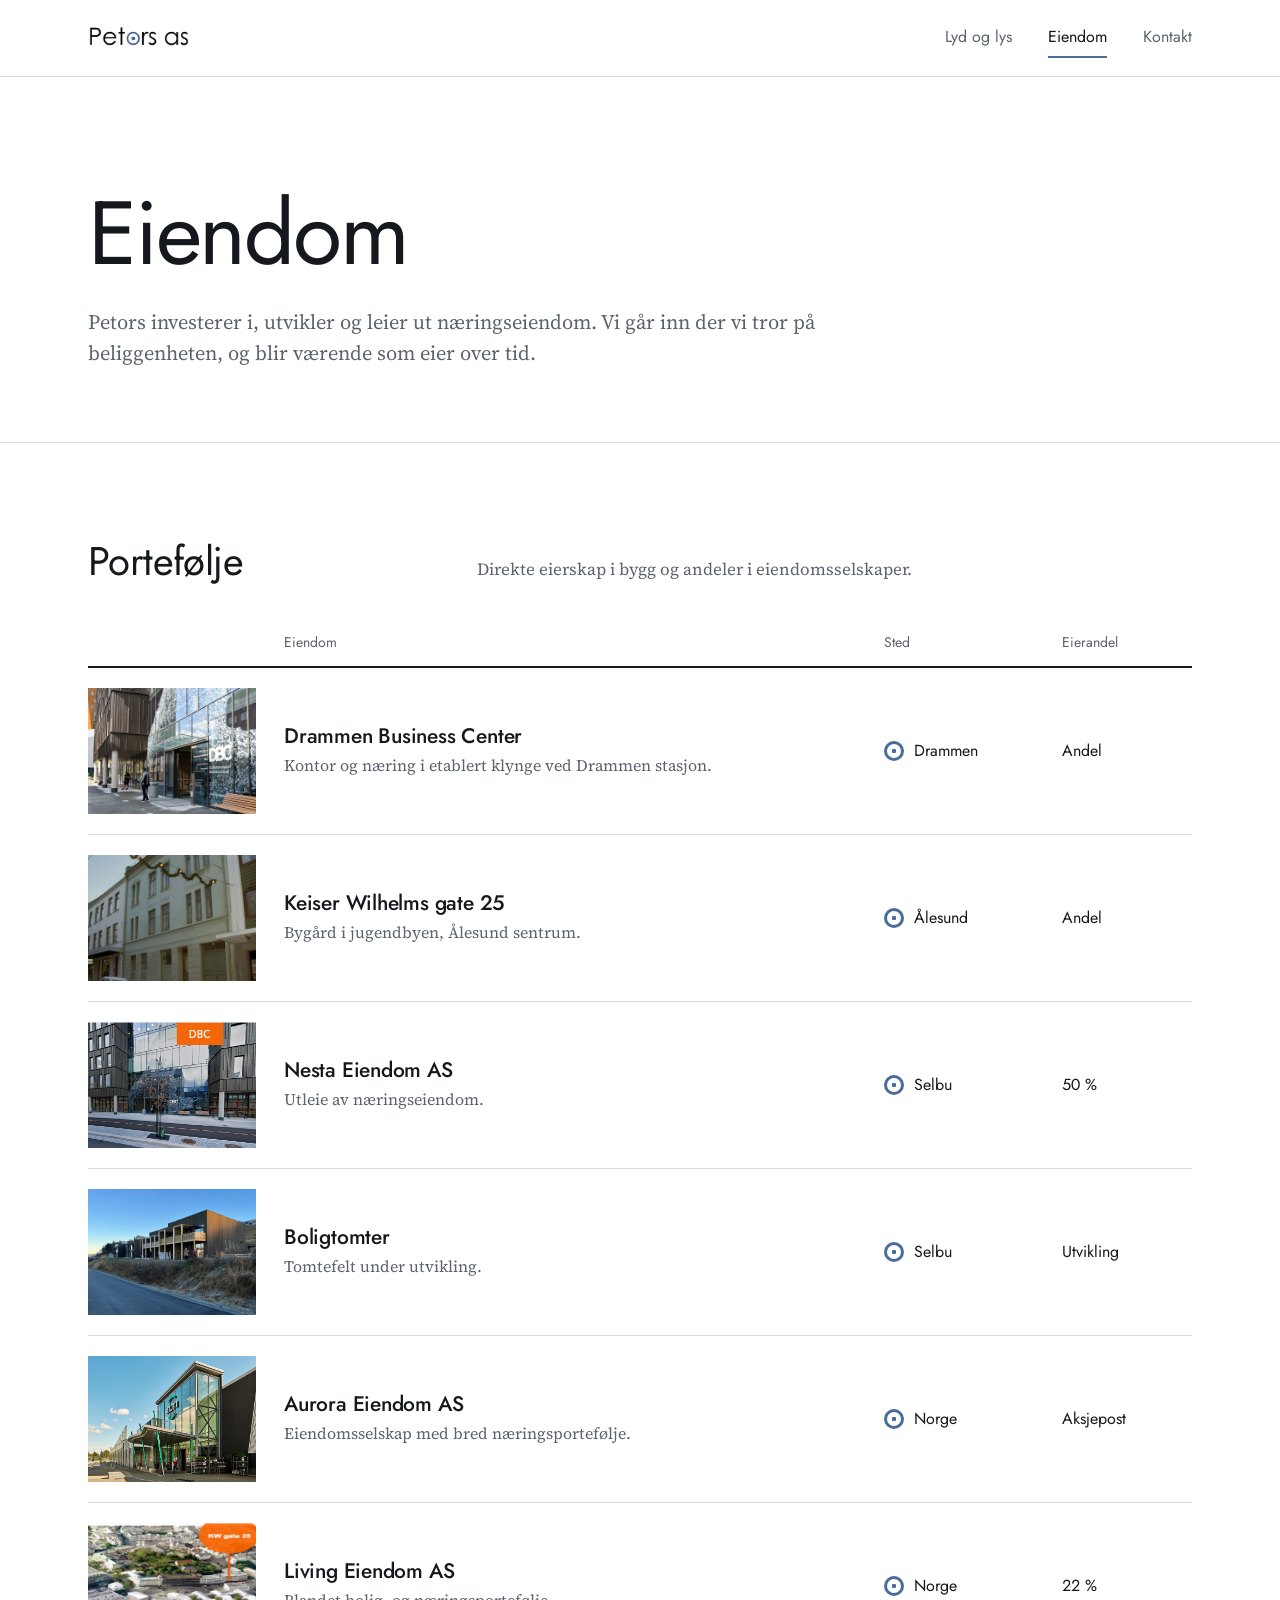
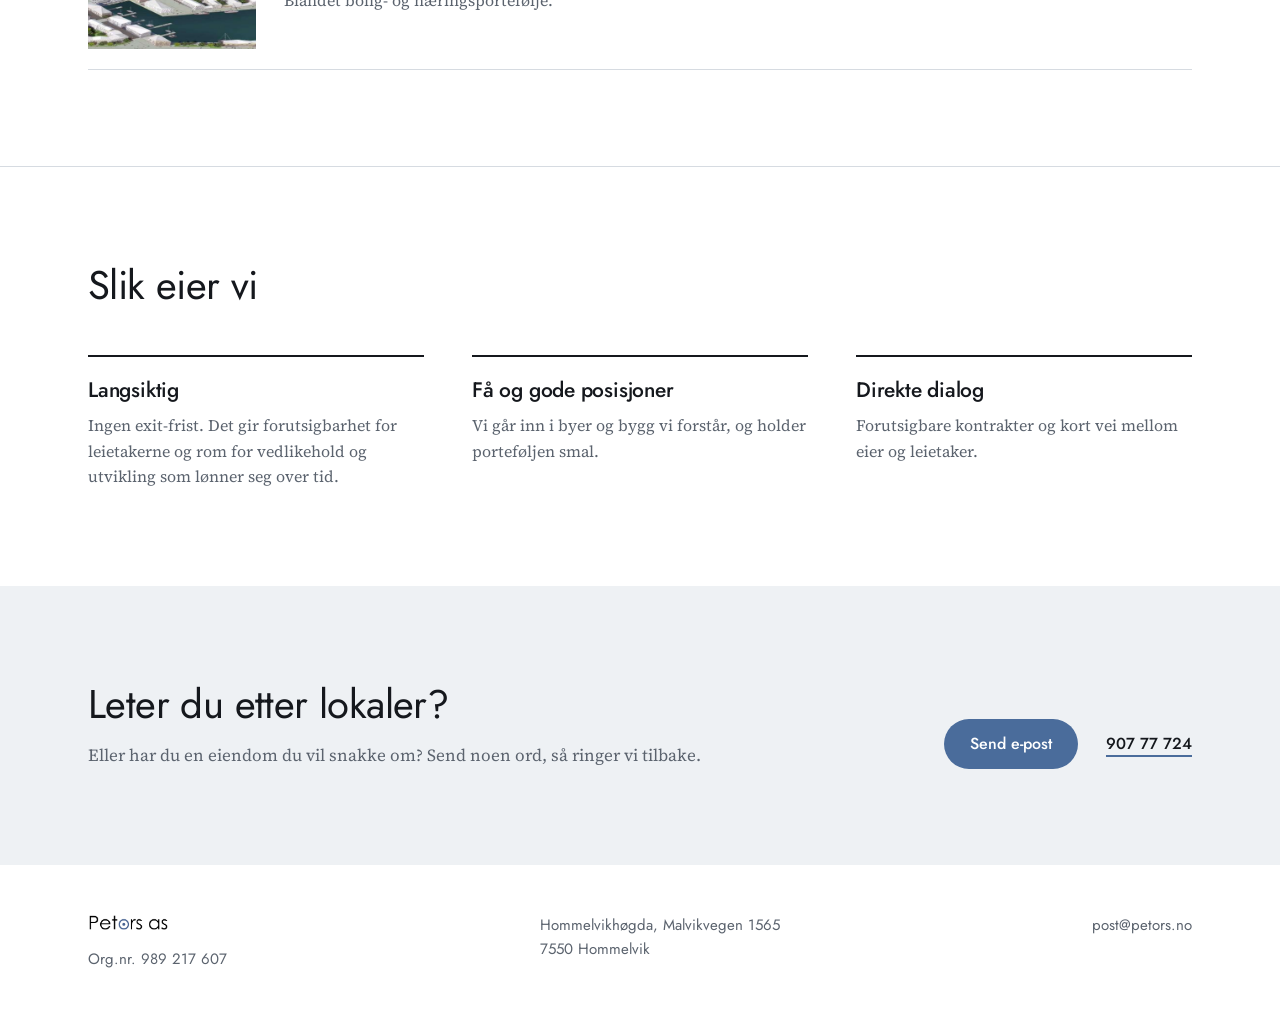
==== eiendom.html @ 954da9eb "Forside uten utstyrs- og porteføljelister, versjonert stilark - Fjerner oppramsingen av utstyr og ei" ====
<!doctype html>
<html lang="no">
<head>
<meta charset="utf-8">
<meta name="viewport" content="width=device-width,initial-scale=1">
<title>Eiendom — Petors</title>
<meta name="description" content="Petors investerer i, utvikler og leier ut næringseiendom, med langsiktig eierskap i utvalgte norske byer.">
<link rel="icon" href="mark.svg" type="image/svg+xml">
<link rel="preconnect" href="https://fonts.googleapis.com">
<link rel="preconnect" href="https://fonts.gstatic.com" crossorigin>
<link href="https://fonts.googleapis.com/css2?family=Jost:wght@400;500&family=Source+Serif+4:opsz,wght@8..60,400&display=swap" rel="stylesheet">
<link rel="stylesheet" href="styles.css?v=5">
<style>
  .register{list-style:none;border-bottom:1px solid var(--rule)}
  .register-head,.asset{
    display:grid;grid-template-columns:168px minmax(0,1fr) 150px 130px;
    gap:28px;align-items:center;
  }
  .register-head{
    font-family:var(--sans);font-size:14px;color:var(--ink-2);
    padding-bottom:12px;border-bottom:2px solid var(--ink);
  }
  .register-head span:first-child{grid-column:2}
  .asset{padding:20px 0;border-top:1px solid var(--rule)}
  .asset:first-child{border-top:0}
  .asset img{width:168px;aspect-ratio:4/3;object-fit:cover;background:var(--mist)}
  .asset h3{margin-bottom:4px}
  .asset p{font-size:16px;color:var(--ink-2)}
  .asset .place,.asset .share{font-family:var(--sans);font-size:16px}
  .asset .share{font-variant-numeric:tabular-nums}

  /* stedsmarkør: merket i miniatyr */
  .place{display:flex;align-items:center;gap:10px}
  .place::before{
    content:"";flex:none;width:14px;height:14px;border-radius:50%;
    border:3px solid var(--blue);
    background:radial-gradient(circle,var(--blue) 0 2px,transparent 2.5px);
  }

  .principles h3{margin-bottom:10px}

  @media (max-width:900px){
    .register-head{display:none}
    .asset{grid-template-columns:120px minmax(0,1fr);gap:8px 20px;align-items:start}
    .asset img{width:120px;grid-row:span 3}
    .asset .place,.asset .share{grid-column:2}
    .asset .share::before{content:"Eierandel: ";color:var(--ink-2)}
  }
</style>
</head>
<body>

<nav class="site-nav" aria-label="Hovedmeny">
  <div class="wrap">
    <a href="index.html" class="brand"><img src="logo.jpg" alt="Petors as – til forsiden"></a>
    <div class="nav-links">
      <a href="lyd-og-lys.html">Lyd og lys</a>
      <a href="eiendom.html" aria-current="page">Eiendom</a>
      <a href="kontakt.html">Kontakt</a>
    </div>
  </div>
</nav>

<main>
  <header class="page-head">
    <div class="wrap">
      <h1>Eiendom</h1>
      <p class="lede">Petors investerer i, utvikler og leier ut næringseiendom. Vi går inn der vi tror på beliggenheten, og blir værende som eier over tid.</p>
    </div>
  </header>

  <section class="section">
    <div class="wrap">
      <div class="section-head">
        <h2>Portefølje</h2>
        <p>Direkte eierskap i bygg og andeler i eiendomsselskaper.</p>
      </div>

      <div class="register-head" aria-hidden="true">
        <span>Eiendom</span><span>Sted</span><span>Eierandel</span>
      </div>
      <ul class="register">
        <li class="asset">
          <img src="img/dbc.jpg" alt="Inngangen til Drammen Business Center" loading="lazy">
          <div><h3>Drammen Business Center</h3><p>Kontor og næring i etablert klynge ved Drammen stasjon.</p></div>
          <div class="place">Drammen</div>
          <div class="share">Andel</div>
        </li>
        <li class="asset">
          <img src="img/alesund-kwg25.jpg" alt="Bygården i Keiser Wilhelms gate 25" loading="lazy">
          <div><h3>Keiser Wilhelms gate 25</h3><p>Bygård i jugendbyen, Ålesund sentrum.</p></div>
          <div class="place">Ålesund</div>
          <div class="share">Andel</div>
        </li>
        <li class="asset">
          <img src="img/nesta-eiendom.png" alt="Nesta Eiendom AS" loading="lazy">
          <div><h3>Nesta Eiendom AS</h3><p>Utleie av næringseiendom.</p></div>
          <div class="place">Selbu</div>
          <div class="share">50&nbsp;%</div>
        </li>
        <li class="asset">
          <img src="img/selbu-tomter.jpg" alt="Nye boliger på tomtefeltet i Selbu" loading="lazy">
          <div><h3>Boligtomter</h3><p>Tomtefelt under utvikling.</p></div>
          <div class="place">Selbu</div>
          <div class="share">Utvikling</div>
        </li>
        <li class="asset">
          <img src="img/aurora-eiendom.jpg" alt="Handelseiendom eid av Aurora Eiendom" loading="lazy">
          <div><h3>Aurora Eiendom AS</h3><p>Eiendomsselskap med bred næringsportefølje.</p></div>
          <div class="place">Norge</div>
          <div class="share">Aksjepost</div>
        </li>
        <li class="asset">
          <img src="img/living-eiendom.png" alt="Living Eiendom AS" loading="lazy">
          <div><h3>Living Eiendom AS</h3><p>Blandet bolig- og næringsportefølje.</p></div>
          <div class="place">Norge</div>
          <div class="share">22&nbsp;%</div>
        </li>
      </ul>
    </div>
  </section>

  <section class="section">
    <div class="wrap">
      <div class="section-head">
        <h2>Slik eier vi</h2>
      </div>
      <div class="grid principles">
        <div>
          <h3>Langsiktig</h3>
          <p>Ingen exit-frist. Det gir forutsigbarhet for leietakerne og rom for vedlikehold og utvikling som lønner seg over tid.</p>
        </div>
        <div>
          <h3>Få og gode posisjoner</h3>
          <p>Vi går inn i byer og bygg vi forstår, og holder porteføljen smal.</p>
        </div>
        <div>
          <h3>Direkte dialog</h3>
          <p>Forutsigbare kontrakter og kort vei mellom eier og leietaker.</p>
        </div>
      </div>
    </div>
  </section>

  <section class="closing">
    <div class="wrap">
      <div>
        <h2>Leter du etter lokaler?</h2>
        <p>Eller har du en eiendom du vil snakke om? Send noen ord, så ringer vi tilbake.</p>
      </div>
      <div class="actions">
        <a class="btn" href="mailto:taw@petors.no?subject=Eiendom">Send e-post</a>
        <a class="link" href="tel:+4790777724">907 77 724</a>
      </div>
    </div>
  </section>
</main>

<footer class="site-foot">
  <div class="wrap">
    <div>
      <img src="logo.jpg" alt="Petors as">
      <div>Org.nr. 989 217 607</div>
    </div>
    <address>Hommelvikhøgda, Malvikvegen 1565<br>7550 Hommelvik</address>
    <div><a href="mailto:post@petors.no">post@petors.no</a></div>
  </div>
</footer>

</body>
</html>
---- styles.css ----
/* =========================================================
   PETORS — felles stilark
   Hvitt, stålgrått og logoens blå. Merket (ring + prikk)
   er det eneste grafiske elementet.
   ========================================================= */

:root{
  --paper:#ffffff;
  --mist:#eef1f4;
  --rule:#d6dbe1;
  --ink:#15181d;
  --ink-2:#5b636e;
  --blue:#4a6c9b;
  --blue-deep:#2f4a70;

  --sans:"Jost",system-ui,-apple-system,"Segoe UI",sans-serif;
  --serif:"Source Serif 4",Georgia,serif;

  --wrap:1200px;
  --gutter:clamp(16px,4vw,48px);
}

*{box-sizing:border-box;margin:0;padding:0}
html{-webkit-text-size-adjust:100%}
body{
  background:var(--paper);color:var(--ink);
  font-family:var(--serif);font-size:17px;line-height:1.6;
  -webkit-font-smoothing:antialiased;
}
img{max-width:100%;display:block}
a{color:inherit}
:focus-visible{outline:2px solid var(--blue);outline-offset:3px;border-radius:2px}

.wrap{max-width:var(--wrap);margin:0 auto;padding:0 var(--gutter)}

/* ---------- typografi ---------- */
h1,h2,h3,h4,.sans{font-family:var(--sans);font-weight:400;letter-spacing:-.01em}
h1{font-size:clamp(44px,7vw,96px);line-height:1;letter-spacing:-.025em}
h2{font-size:clamp(28px,3.4vw,40px);line-height:1.1;letter-spacing:-.015em}
h3{font-size:21px;line-height:1.25;font-weight:500}
h4{font-size:17px;line-height:1.3;font-weight:500}
.lede{font-size:clamp(19px,1.6vw,22px);line-height:1.55;color:var(--ink-2);max-width:36em}
p{max-width:38em}
.muted{color:var(--ink-2)}

/* lenker i tekst */
.link{
  font-family:var(--sans);font-weight:500;font-size:16px;
  text-decoration:underline;text-decoration-color:var(--blue);
  text-decoration-thickness:2px;text-underline-offset:6px;
}
.link:hover{color:var(--blue)}

/* én knappetype: pille, som en flat ring */
.btn{
  display:inline-block;font-family:var(--sans);font-weight:500;font-size:16px;
  padding:12px 26px;border-radius:999px;text-decoration:none;
  background:var(--blue);color:#fff;
}
.btn:hover{background:var(--blue-deep)}

/* ---------- navigasjon ---------- */
.site-nav{border-bottom:1px solid var(--rule);background:var(--paper)}
.site-nav .wrap{display:flex;align-items:center;justify-content:space-between;gap:24px;height:76px}
.brand img{height:28px;width:auto}
.nav-links{display:flex;gap:clamp(18px,3vw,36px);font-family:var(--sans);font-size:16px}
.nav-links a{text-decoration:none;color:var(--ink-2);padding:6px 0;border-bottom:2px solid transparent}
.nav-links a:hover{color:var(--ink)}
.nav-links a[aria-current="page"]{color:var(--ink);border-bottom-color:var(--blue)}

/* ---------- sidetopp (undersider) ---------- */
.page-head{padding:clamp(56px,9vw,112px) 0 clamp(40px,6vw,72px)}
.page-head h1{margin-bottom:28px}

/* ---------- seksjoner ---------- */
.section{padding:clamp(56px,8vw,96px) 0;border-top:1px solid var(--rule)}
.section-head{display:grid;grid-template-columns:minmax(0,4fr) minmax(0,8fr);gap:32px;margin-bottom:48px;align-items:baseline}
.section-head p{color:var(--ink-2)}

/* rutenett med tynne linjer */
.grid{display:grid;grid-template-columns:repeat(3,minmax(0,1fr));gap:40px 48px}
.grid > *{border-top:2px solid var(--ink);padding-top:20px}
.grid h3,.grid h4{margin-bottom:8px}
.grid p{color:var(--ink-2);font-size:16px}
.grid ul{list-style:none;margin-top:14px;font-size:16px}
.grid li{padding:7px 0;border-top:1px solid var(--rule)}

/* ---------- kontaktpersoner ---------- */
.people{display:grid;grid-template-columns:repeat(3,minmax(0,1fr));gap:40px 48px}
.person{border-top:2px solid var(--ink);padding-top:20px}
.person .role{font-family:var(--sans);font-size:15px;color:var(--blue);margin-bottom:6px}
.person h3{margin-bottom:14px}
.person a{display:block;text-decoration:none;font-size:16px;padding:2px 0}
.person a:hover{color:var(--blue)}
.person .tel{font-family:var(--sans);font-size:22px;font-variant-numeric:tabular-nums}

/* ---------- avslutning / forespørsel ---------- */
.closing{background:var(--mist);padding:clamp(56px,8vw,96px) 0}
.closing .wrap{display:grid;grid-template-columns:minmax(0,7fr) minmax(0,5fr);gap:40px;align-items:end}
.closing h2{margin-bottom:16px}
.closing p{color:var(--ink-2)}
.closing .actions{display:flex;flex-wrap:wrap;gap:16px 28px;align-items:center;justify-self:end}

/* ---------- footer ---------- */
.site-foot{padding:48px 0 56px;font-family:var(--sans);font-size:15px;color:var(--ink-2)}
.site-foot .wrap{display:flex;flex-wrap:wrap;justify-content:space-between;gap:24px 48px;align-items:flex-start}
.site-foot img{height:22px;width:auto;margin-bottom:12px}
.site-foot address{font-style:normal;line-height:1.6}
.site-foot a{text-decoration:none}
.site-foot a:hover{color:var(--blue)}

/* ---------- merket: konsentriske ringer ---------- */
.rings{width:100%;height:auto;overflow:visible}
.rings .core{fill:var(--blue)}
.rings .mark{fill:none;stroke:var(--blue)}
.rings .wave{fill:none;stroke:var(--blue);stroke-width:1.5}
@media (prefers-reduced-motion:no-preference){
  .rings .wave{
    opacity:0;transform-origin:300px 300px;
    animation:wave 1.1s cubic-bezier(.2,.7,.2,1) forwards;
    animation-delay:calc(var(--i) * 110ms + 150ms);
  }
  @keyframes wave{
    from{opacity:0;transform:scale(.86)}
    to{opacity:var(--o);transform:none}
  }
}
@media (prefers-reduced-motion:reduce){
  .rings .wave{opacity:var(--o)}
}

/* ---------- responsivt ---------- */
@media (max-width:900px){
  .section-head{grid-template-columns:1fr;gap:12px}
  .grid,.people{grid-template-columns:repeat(2,minmax(0,1fr))}
  .closing .wrap{grid-template-columns:1fr}
  .closing .actions{justify-self:start}
}
@media (max-width:600px){
  body{font-size:16px}
  .site-nav .wrap{height:64px}
  .brand img{height:22px}
  .nav-links{font-size:15px;gap:16px}
  .grid,.people{grid-template-columns:1fr;gap:36px}
}
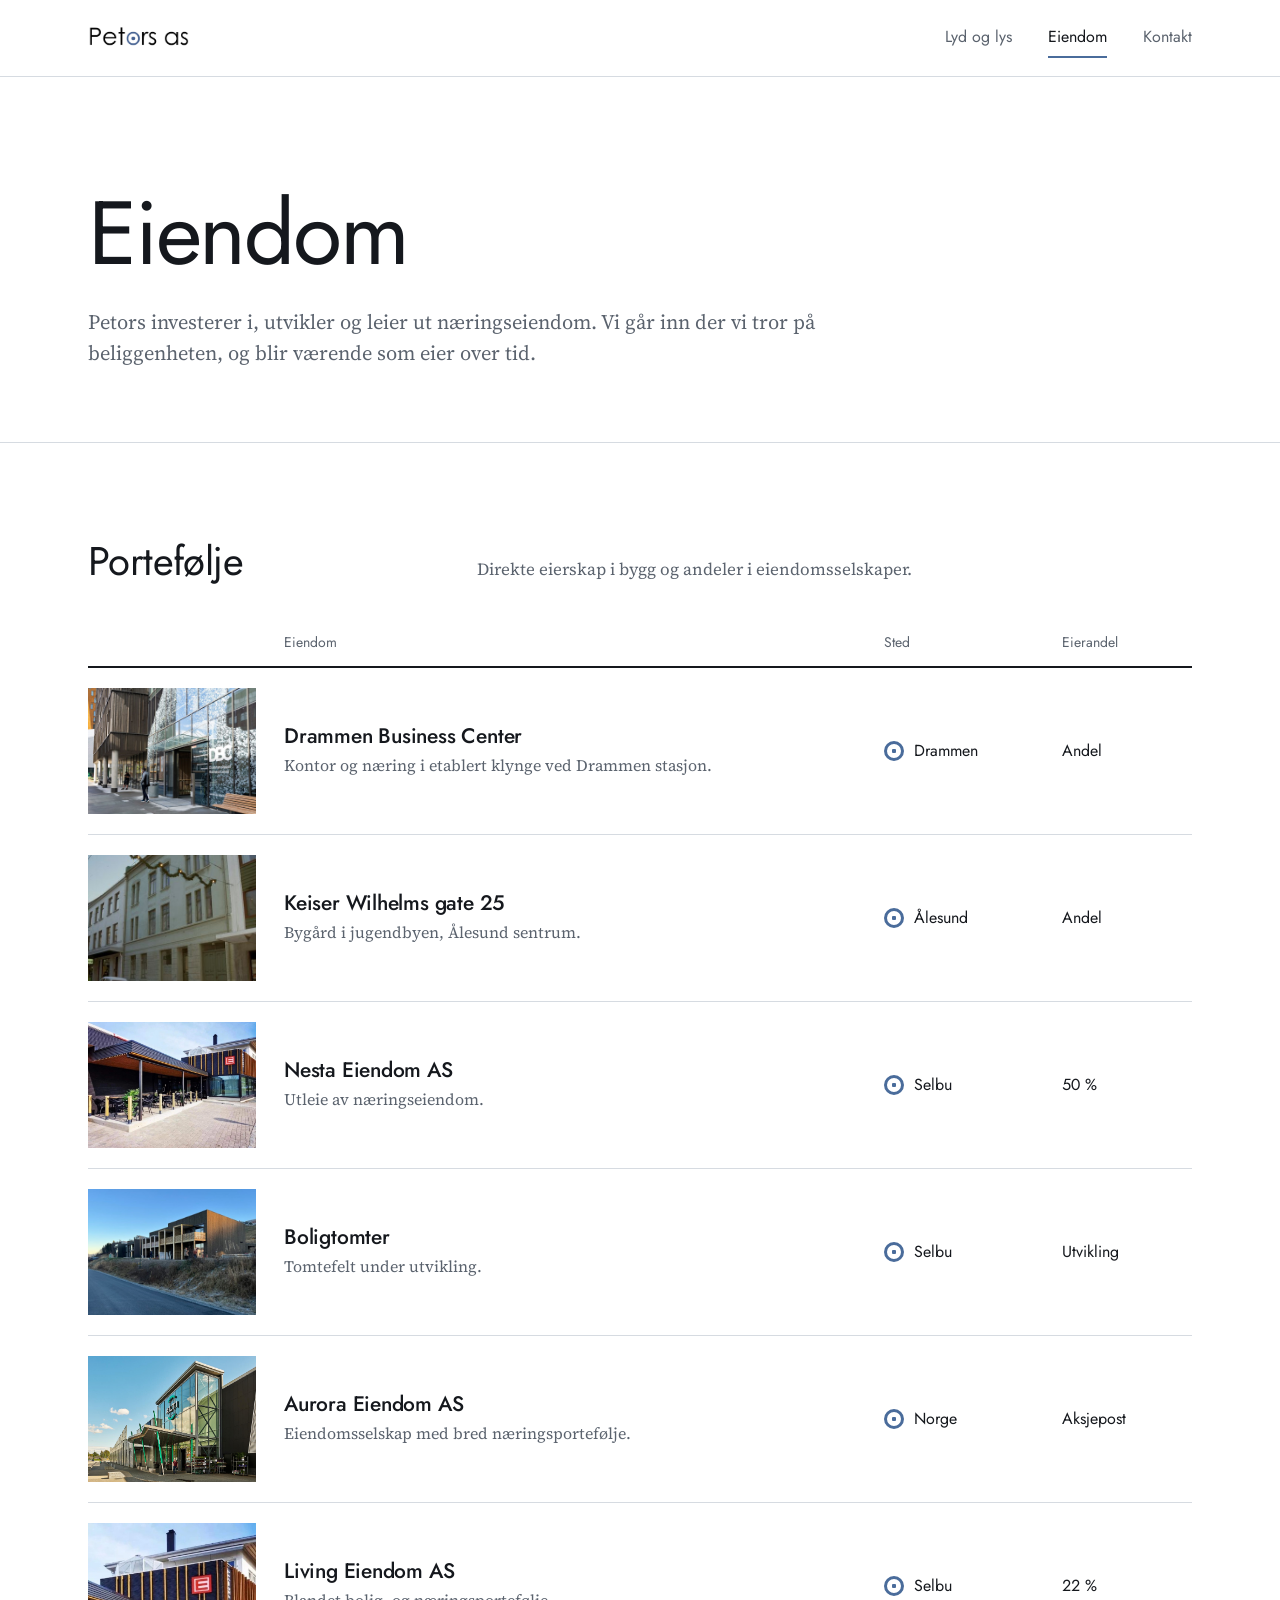
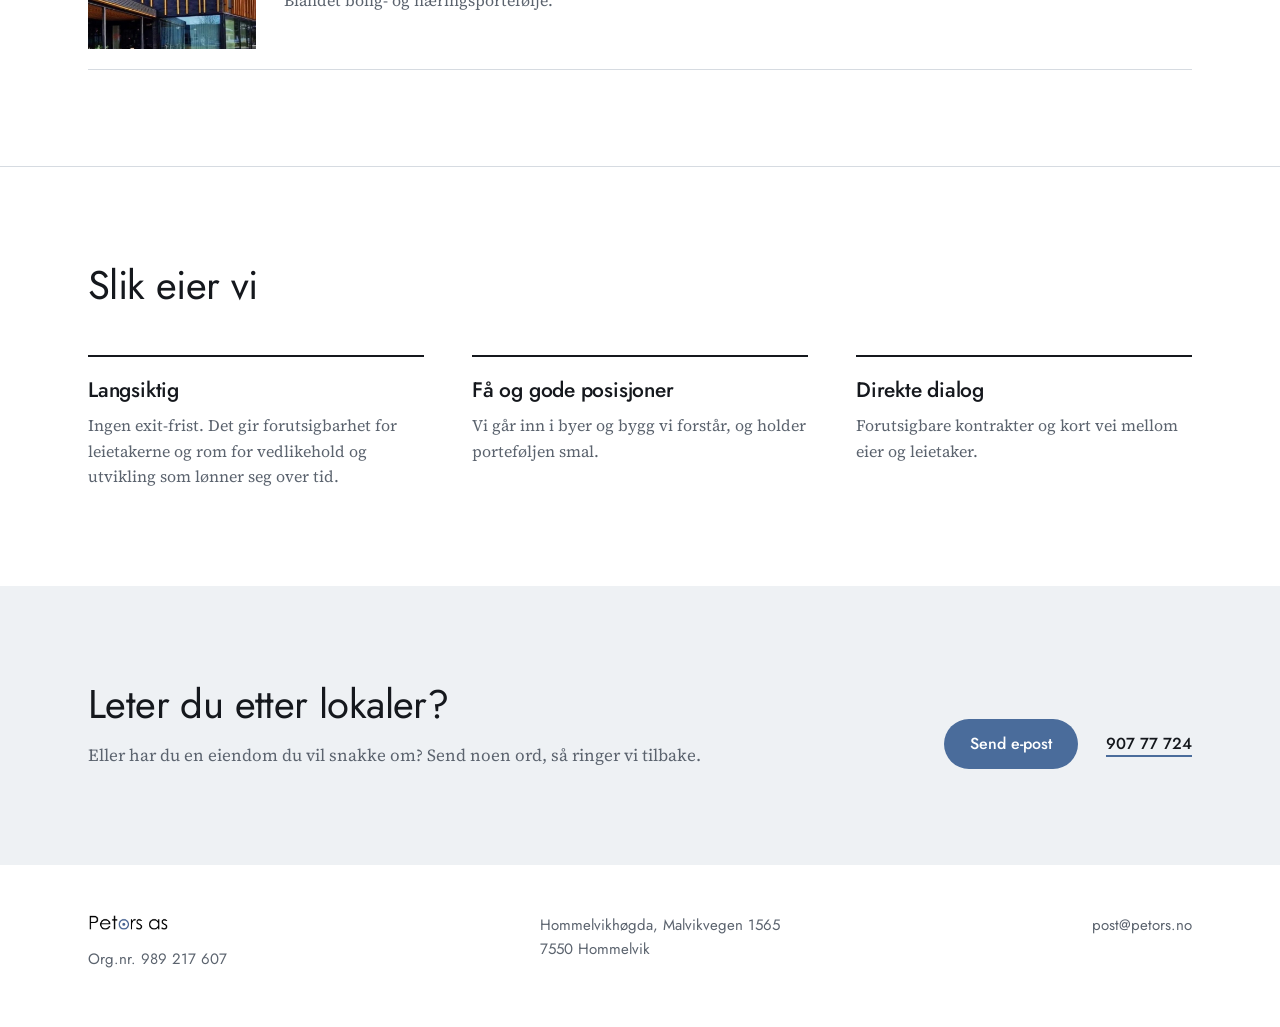
==== commit c419b33b: "Bilder av E-laget for Nesta og Living Eiendom - Erstatter feil bilder (DBC og KW gate 25) med to uts" ====
--- a/eiendom.html
+++ b/eiendom.html
@@ -93,7 +93,7 @@
           <div class="share">Andel</div>
         </li>
         <li class="asset">
-          <img src="img/nesta-eiendom.png" alt="Nesta Eiendom AS" loading="lazy">
+          <img src="img/e-laget-selbu.jpg" alt="E-laget i Selbu sentrum, med uteservering" loading="lazy">
           <div><h3>Nesta Eiendom AS</h3><p>Utleie av næringseiendom.</p></div>
           <div class="place">Selbu</div>
           <div class="share">50&nbsp;%</div>
@@ -111,9 +111,9 @@
           <div class="share">Aksjepost</div>
         </li>
         <li class="asset">
-          <img src="img/living-eiendom.png" alt="Living Eiendom AS" loading="lazy">
+          <img src="img/e-laget-fasade.jpg" alt="Fasaden på E-laget i Selbu" loading="lazy">
           <div><h3>Living Eiendom AS</h3><p>Blandet bolig- og næringsportefølje.</p></div>
-          <div class="place">Norge</div>
+          <div class="place">Selbu</div>
           <div class="share">22&nbsp;%</div>
         </li>
       </ul>
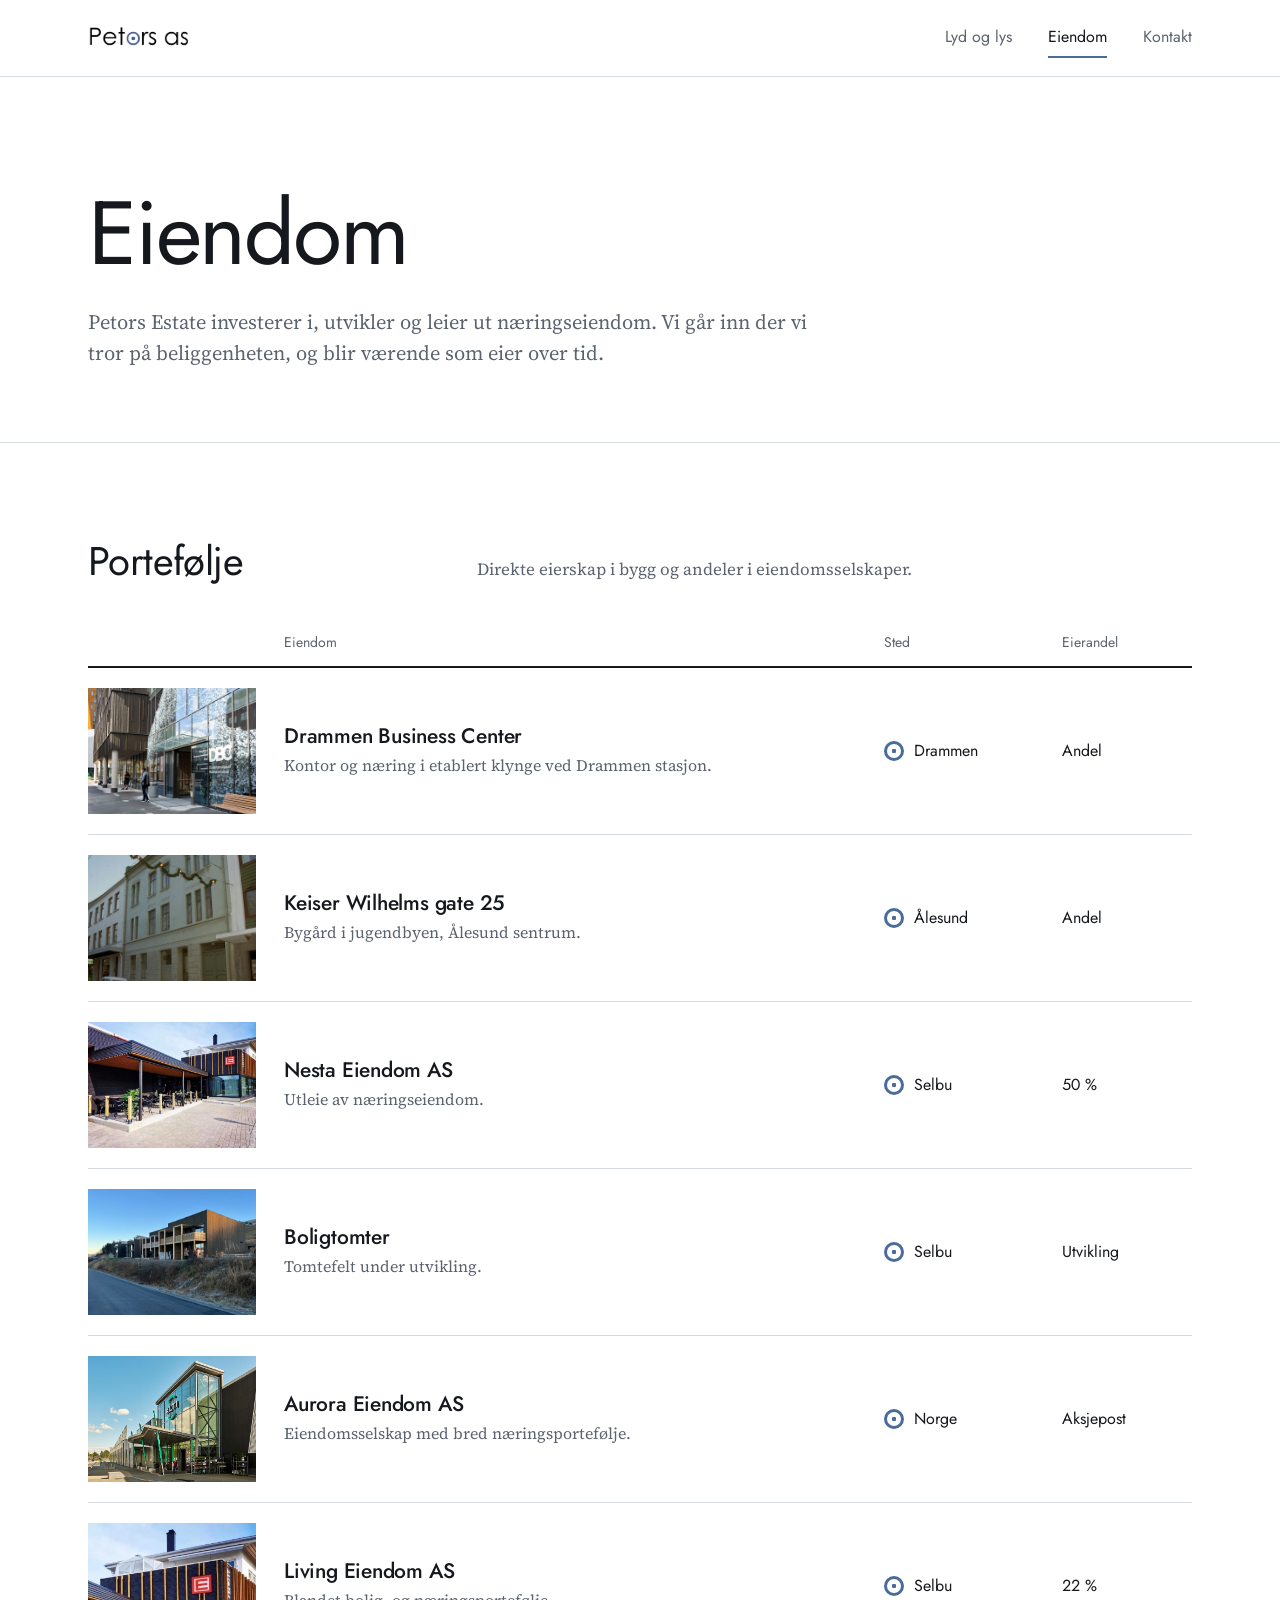
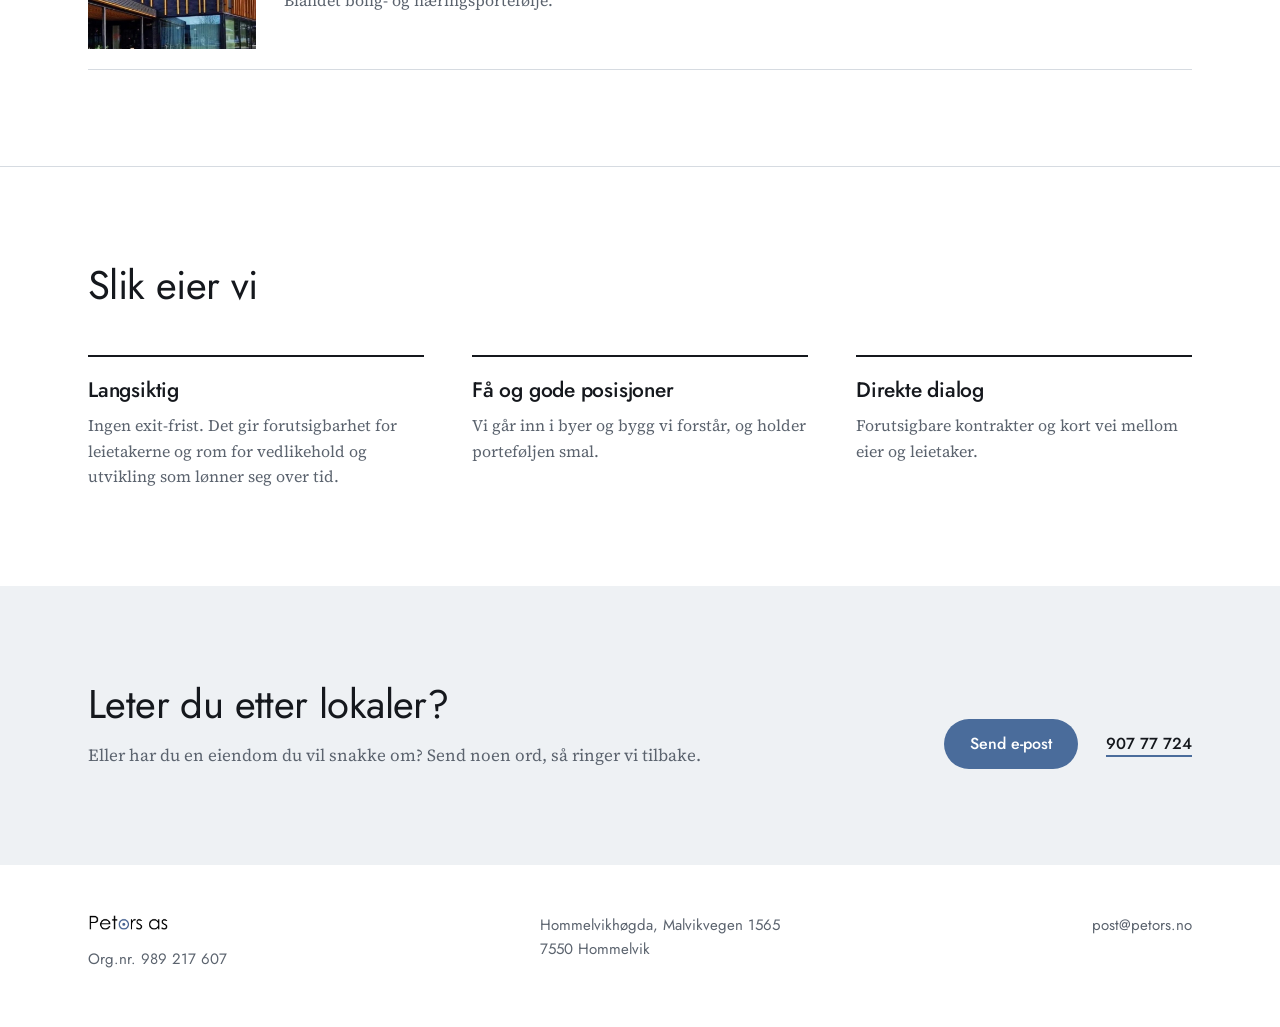
==== commit 9b9eb890: "Riktige roller for kontaktpersonene og navnet Petors Estate - Per Jørgen: leder for hele Petors - To" ====
--- a/eiendom.html
+++ b/eiendom.html
@@ -4,7 +4,7 @@
 <meta charset="utf-8">
 <meta name="viewport" content="width=device-width,initial-scale=1">
 <title>Eiendom — Petors</title>
-<meta name="description" content="Petors investerer i, utvikler og leier ut næringseiendom, med langsiktig eierskap i utvalgte norske byer.">
+<meta name="description" content="Petors Estate investerer i, utvikler og leier ut næringseiendom, med langsiktig eierskap i utvalgte norske byer.">
 <link rel="icon" href="mark.svg" type="image/svg+xml">
 <link rel="preconnect" href="https://fonts.googleapis.com">
 <link rel="preconnect" href="https://fonts.gstatic.com" crossorigin>
@@ -65,7 +65,7 @@
   <header class="page-head">
     <div class="wrap">
       <h1>Eiendom</h1>
-      <p class="lede">Petors investerer i, utvikler og leier ut næringseiendom. Vi går inn der vi tror på beliggenheten, og blir værende som eier over tid.</p>
+      <p class="lede">Petors Estate investerer i, utvikler og leier ut næringseiendom. Vi går inn der vi tror på beliggenheten, og blir værende som eier over tid.</p>
     </div>
   </header>
 
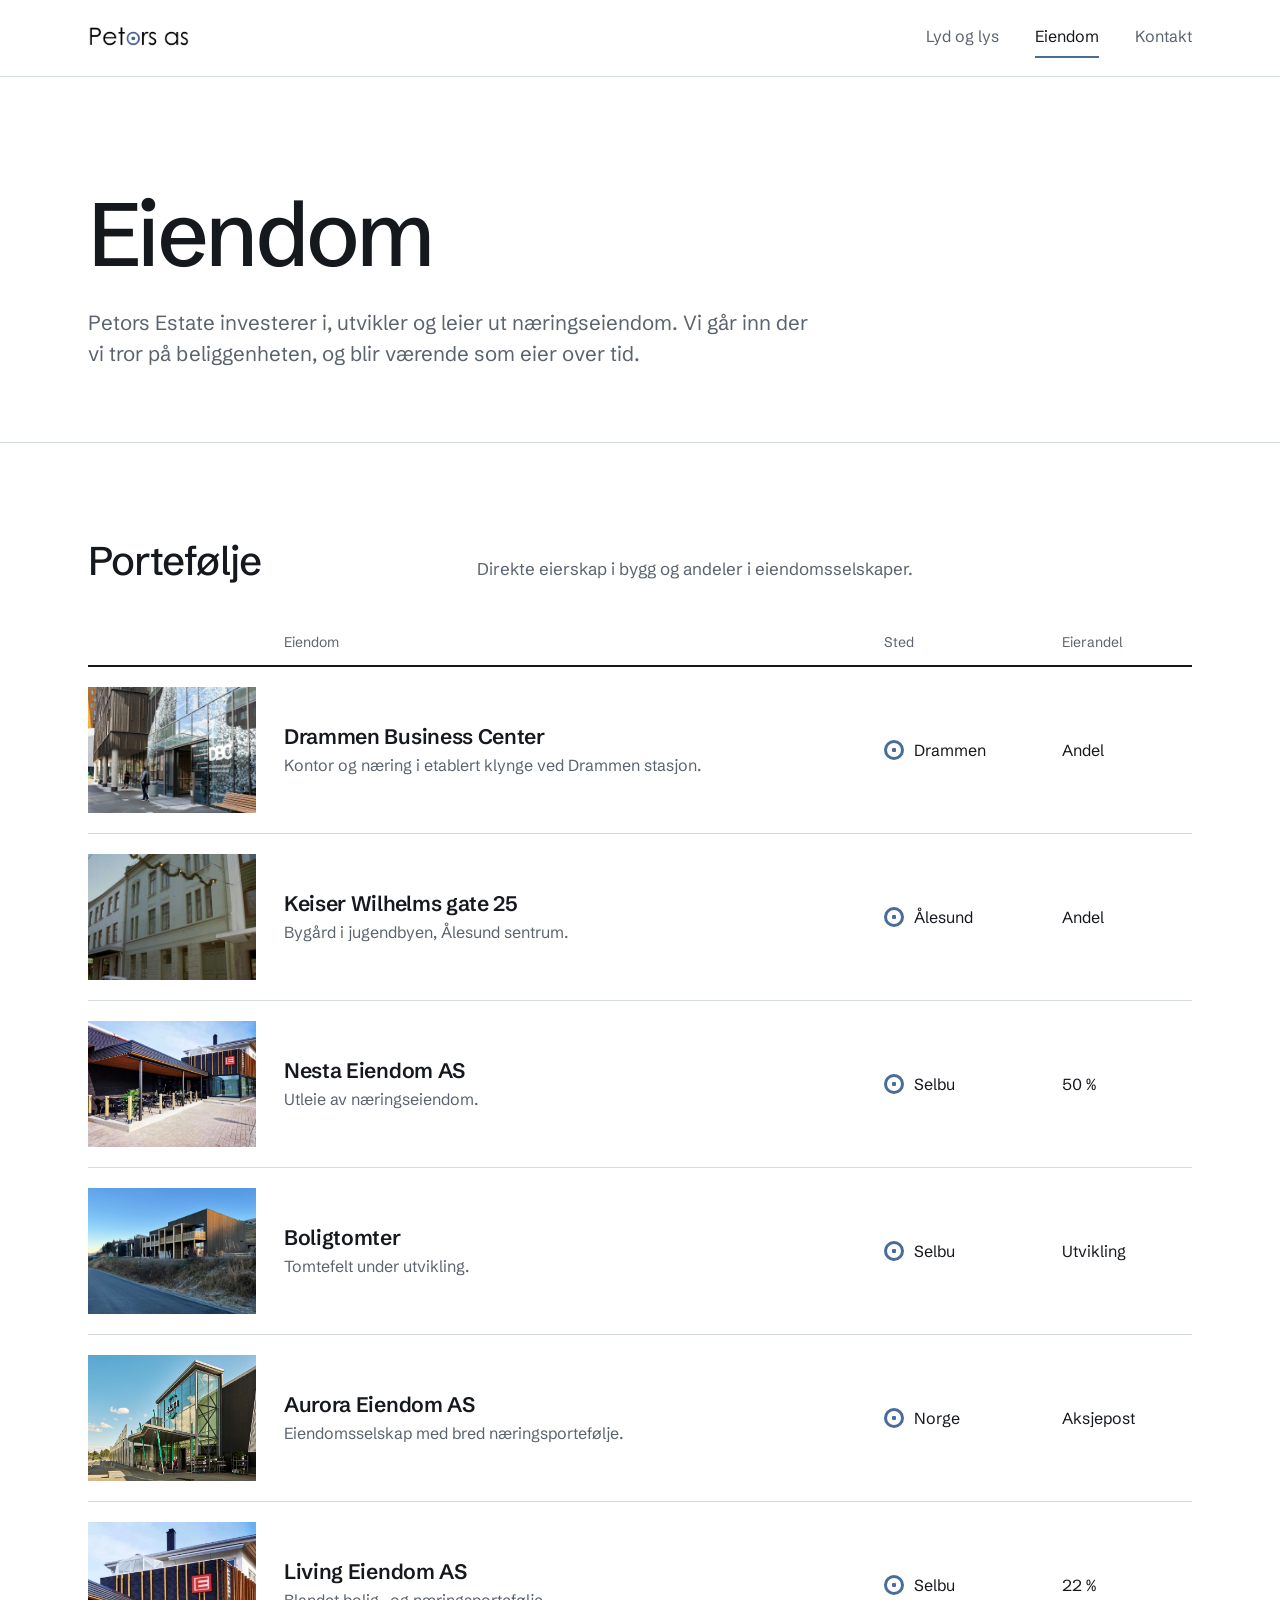
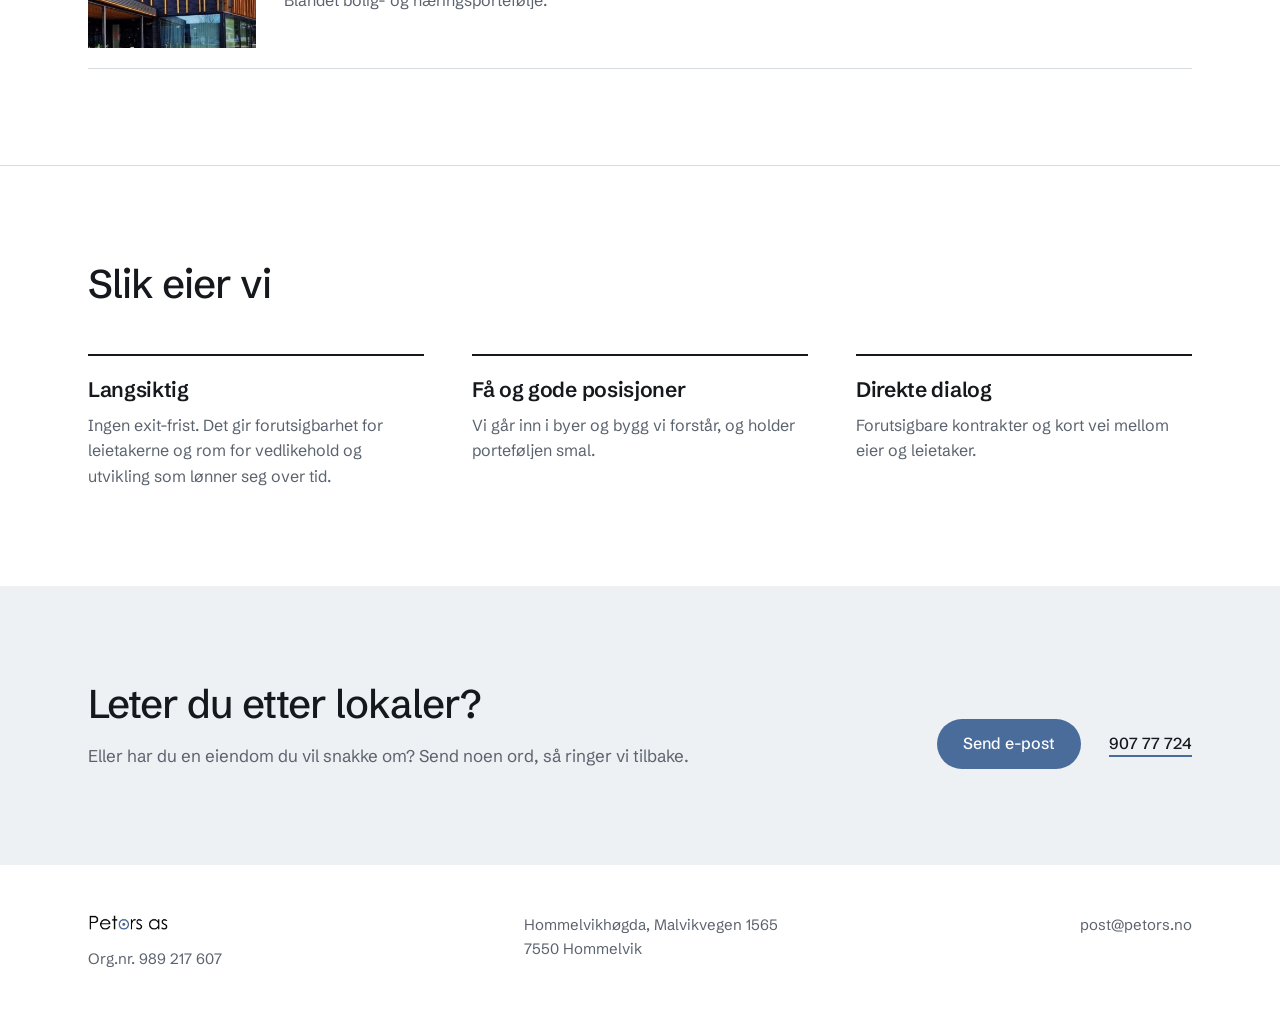
==== commit a715439a: "Ny skrift: Schibsted Grotesk for all tekst - Erstatter Jost (titler) og Source Serif 4 (brødtekst) -" ====
--- a/eiendom.html
+++ b/eiendom.html
@@ -8,8 +8,8 @@
 <link rel="icon" href="mark.svg" type="image/svg+xml">
 <link rel="preconnect" href="https://fonts.googleapis.com">
 <link rel="preconnect" href="https://fonts.gstatic.com" crossorigin>
-<link href="https://fonts.googleapis.com/css2?family=Jost:wght@400;500&family=Source+Serif+4:opsz,wght@8..60,400&display=swap" rel="stylesheet">
-<link rel="stylesheet" href="styles.css?v=5">
+<link href="https://fonts.googleapis.com/css2?family=Schibsted+Grotesk:wght@400;500;600&display=swap" rel="stylesheet">
+<link rel="stylesheet" href="styles.css?v=6">
 <style>
   .register{list-style:none;border-bottom:1px solid var(--rule)}
   .register-head,.asset{
--- a/styles.css
+++ b/styles.css
@@ -1,6 +1,6 @@
 /* =========================================================
    PETORS — felles stilark
-   Hvitt, stålgrått og logoens blå. Merket (ring + prikk)
+   Hvitt, stålgrått og logoens blå. Schibsted Grotesk for all tekst. Merket (ring + prikk)
    er det eneste grafiske elementet.
    ========================================================= */
 
@@ -13,8 +13,8 @@
   --blue:#4a6c9b;
   --blue-deep:#2f4a70;
 
-  --sans:"Jost",system-ui,-apple-system,"Segoe UI",sans-serif;
-  --serif:"Source Serif 4",Georgia,serif;
+  --sans:"Schibsted Grotesk",system-ui,-apple-system,"Segoe UI",sans-serif;
+  --serif:var(--sans);   /* én familie for all tekst */
 
   --wrap:1200px;
   --gutter:clamp(16px,4vw,48px);
@@ -34,11 +34,11 @@
 .wrap{max-width:var(--wrap);margin:0 auto;padding:0 var(--gutter)}
 
 /* ---------- typografi ---------- */
-h1,h2,h3,h4,.sans{font-family:var(--sans);font-weight:400;letter-spacing:-.01em}
-h1{font-size:clamp(44px,7vw,96px);line-height:1;letter-spacing:-.025em}
-h2{font-size:clamp(28px,3.4vw,40px);line-height:1.1;letter-spacing:-.015em}
-h3{font-size:21px;line-height:1.25;font-weight:500}
-h4{font-size:17px;line-height:1.3;font-weight:500}
+h1,h2,h3,h4,.sans{font-family:var(--sans);font-weight:500;letter-spacing:-.015em}
+h1{font-size:clamp(44px,7vw,96px);line-height:1;letter-spacing:-.04em}
+h2{font-size:clamp(28px,3.4vw,40px);line-height:1.1;letter-spacing:-.025em}
+h3{font-size:21px;line-height:1.25;font-weight:600}
+h4{font-size:17px;line-height:1.3;font-weight:600}
 .lede{font-size:clamp(19px,1.6vw,22px);line-height:1.55;color:var(--ink-2);max-width:36em}
 p{max-width:38em}
 .muted{color:var(--ink-2)}
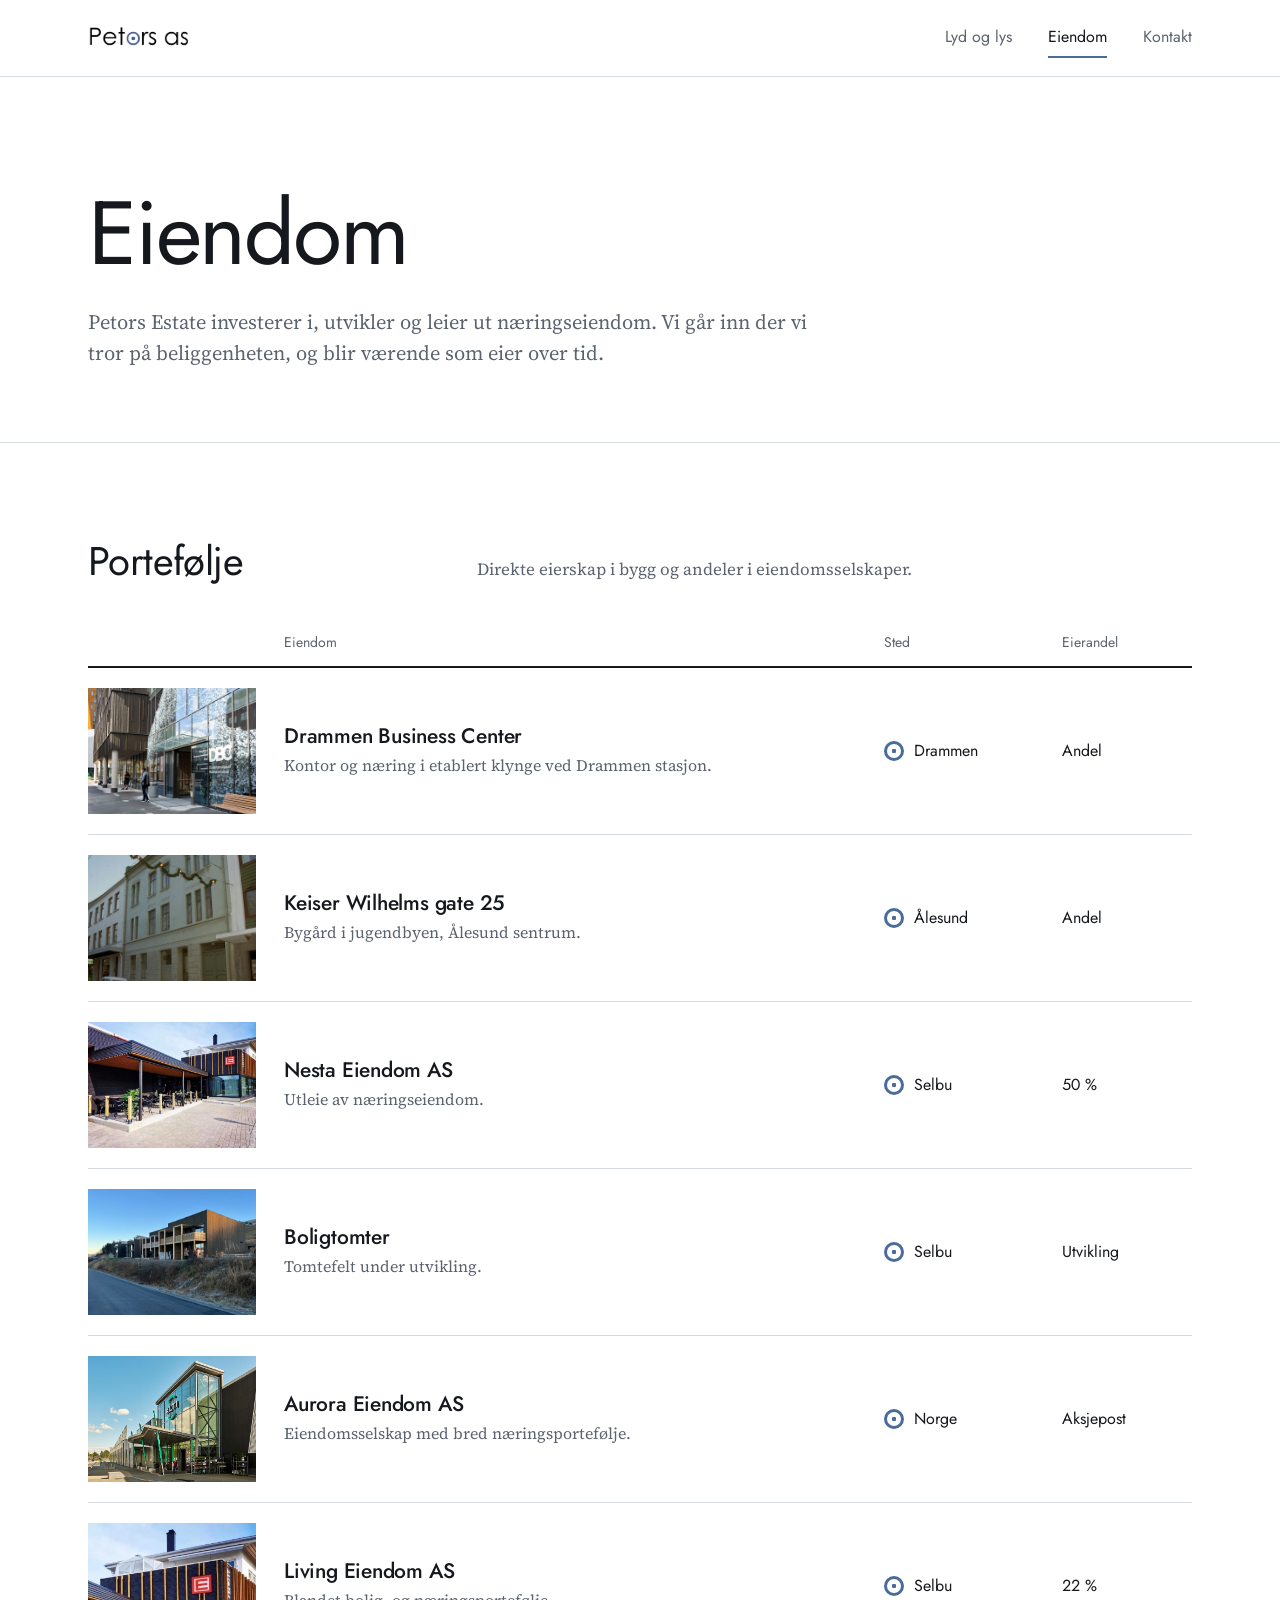
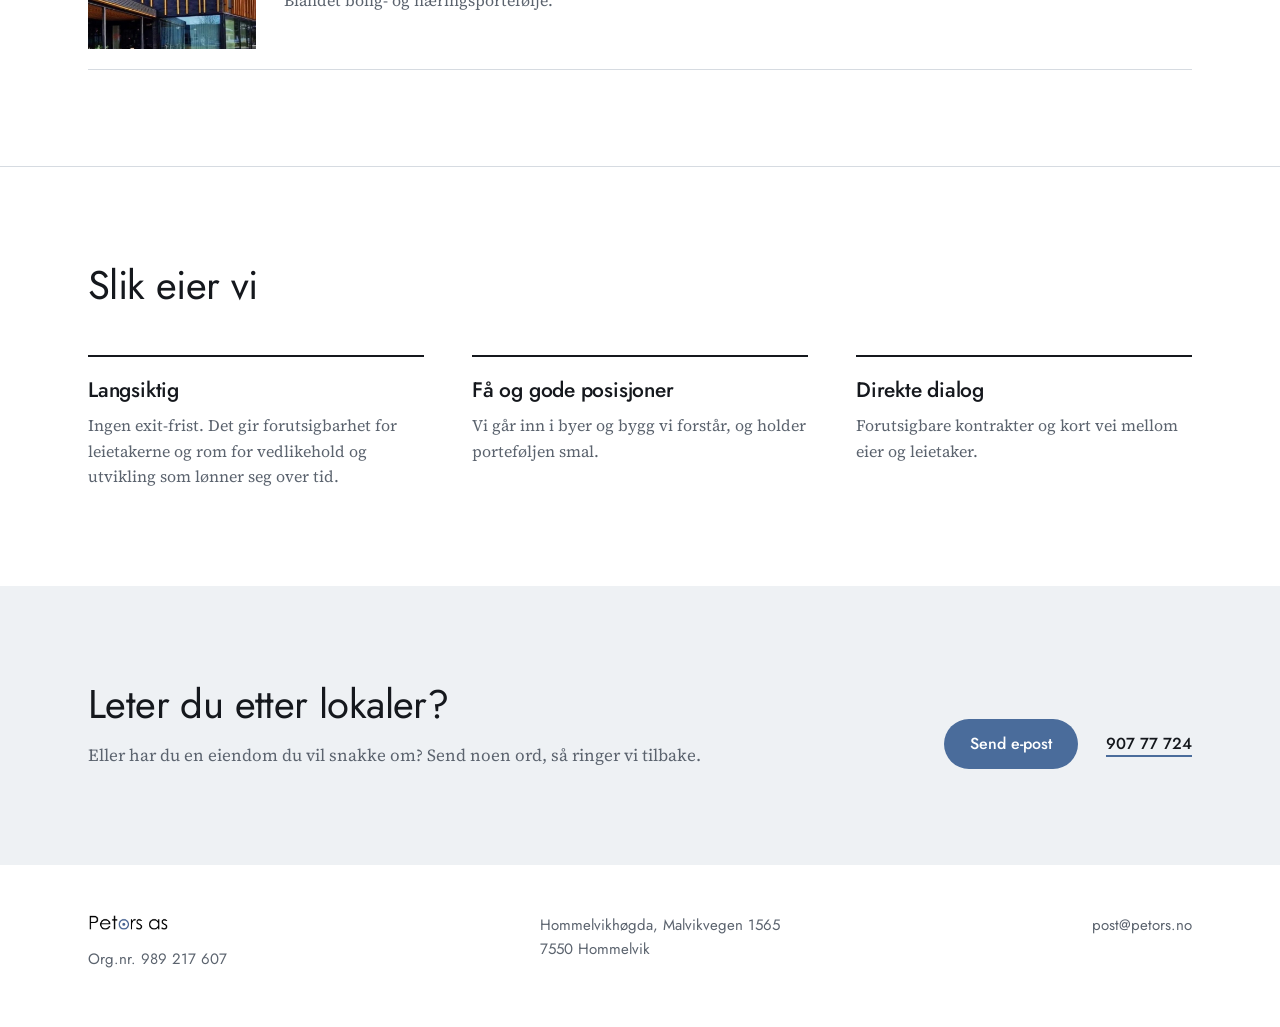
==== commit b3fdf2bd: "Tilbake til Jost og Source Serif 4 Reverterer bytte til Schibsted Grotesk (a715439).  Co-Authored-By" ====
--- a/eiendom.html
+++ b/eiendom.html
@@ -8,8 +8,8 @@
 <link rel="icon" href="mark.svg" type="image/svg+xml">
 <link rel="preconnect" href="https://fonts.googleapis.com">
 <link rel="preconnect" href="https://fonts.gstatic.com" crossorigin>
-<link href="https://fonts.googleapis.com/css2?family=Schibsted+Grotesk:wght@400;500;600&display=swap" rel="stylesheet">
-<link rel="stylesheet" href="styles.css?v=6">
+<link href="https://fonts.googleapis.com/css2?family=Jost:wght@400;500&family=Source+Serif+4:opsz,wght@8..60,400&display=swap" rel="stylesheet">
+<link rel="stylesheet" href="styles.css?v=5">
 <style>
   .register{list-style:none;border-bottom:1px solid var(--rule)}
   .register-head,.asset{
--- a/styles.css
+++ b/styles.css
@@ -1,6 +1,6 @@
 /* =========================================================
    PETORS — felles stilark
-   Hvitt, stålgrått og logoens blå. Schibsted Grotesk for all tekst. Merket (ring + prikk)
+   Hvitt, stålgrått og logoens blå. Merket (ring + prikk)
    er det eneste grafiske elementet.
    ========================================================= */
 
@@ -13,8 +13,8 @@
   --blue:#4a6c9b;
   --blue-deep:#2f4a70;
 
-  --sans:"Schibsted Grotesk",system-ui,-apple-system,"Segoe UI",sans-serif;
-  --serif:var(--sans);   /* én familie for all tekst */
+  --sans:"Jost",system-ui,-apple-system,"Segoe UI",sans-serif;
+  --serif:"Source Serif 4",Georgia,serif;
 
   --wrap:1200px;
   --gutter:clamp(16px,4vw,48px);
@@ -34,11 +34,11 @@
 .wrap{max-width:var(--wrap);margin:0 auto;padding:0 var(--gutter)}
 
 /* ---------- typografi ---------- */
-h1,h2,h3,h4,.sans{font-family:var(--sans);font-weight:500;letter-spacing:-.015em}
-h1{font-size:clamp(44px,7vw,96px);line-height:1;letter-spacing:-.04em}
-h2{font-size:clamp(28px,3.4vw,40px);line-height:1.1;letter-spacing:-.025em}
-h3{font-size:21px;line-height:1.25;font-weight:600}
-h4{font-size:17px;line-height:1.3;font-weight:600}
+h1,h2,h3,h4,.sans{font-family:var(--sans);font-weight:400;letter-spacing:-.01em}
+h1{font-size:clamp(44px,7vw,96px);line-height:1;letter-spacing:-.025em}
+h2{font-size:clamp(28px,3.4vw,40px);line-height:1.1;letter-spacing:-.015em}
+h3{font-size:21px;line-height:1.25;font-weight:500}
+h4{font-size:17px;line-height:1.3;font-weight:500}
 .lede{font-size:clamp(19px,1.6vw,22px);line-height:1.55;color:var(--ink-2);max-width:36em}
 p{max-width:38em}
 .muted{color:var(--ink-2)}
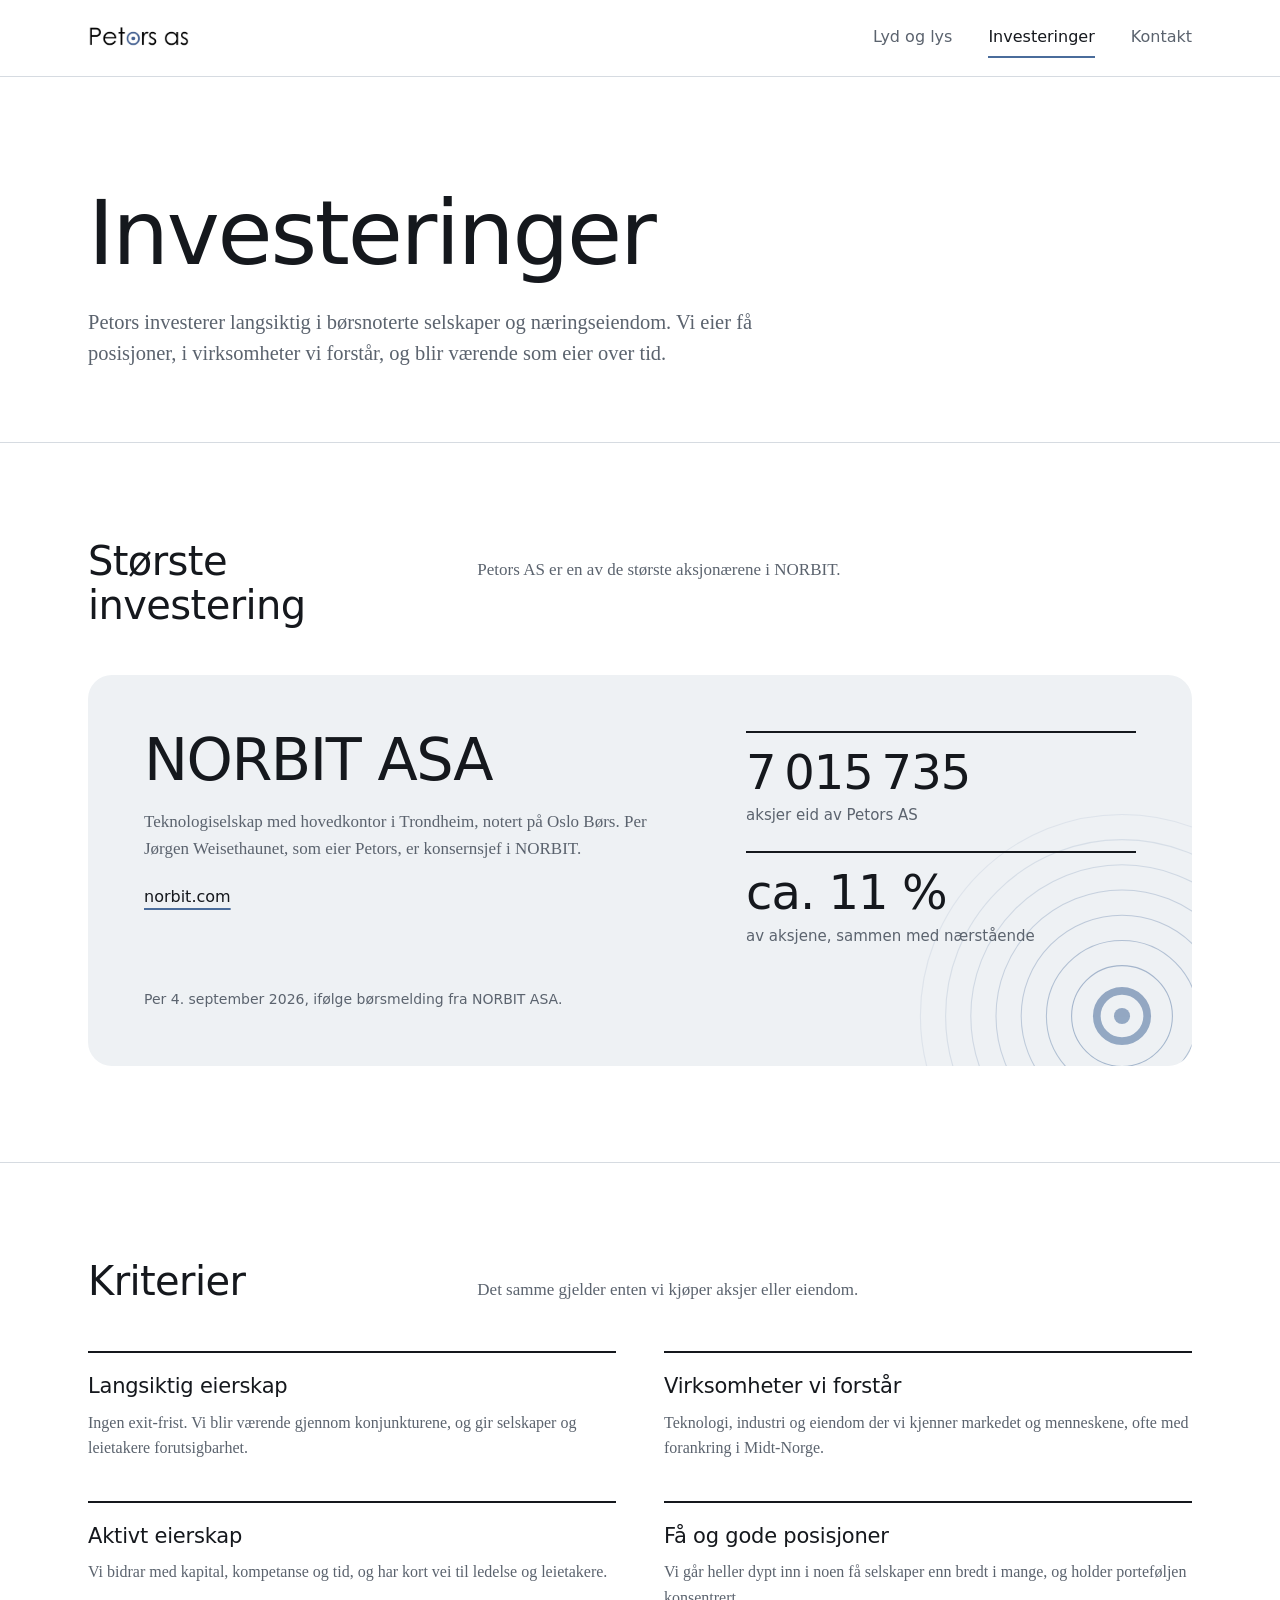
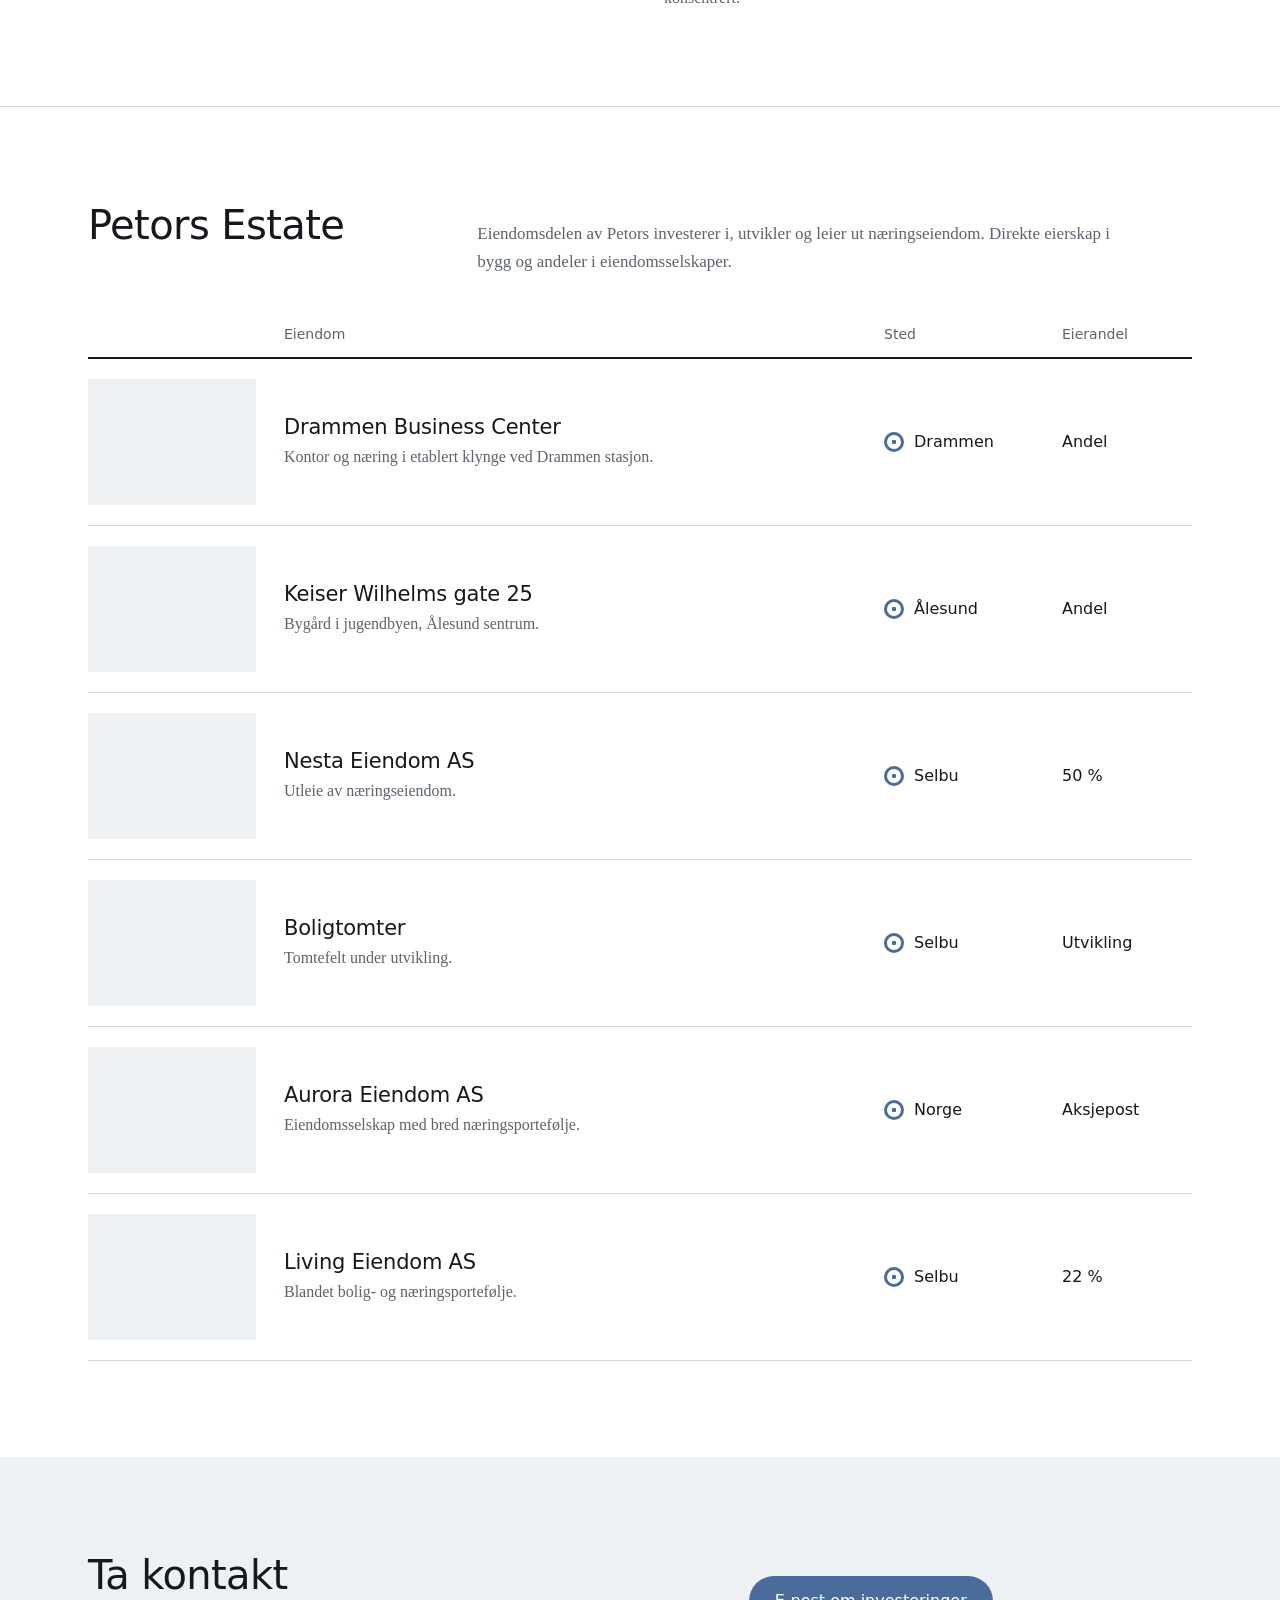
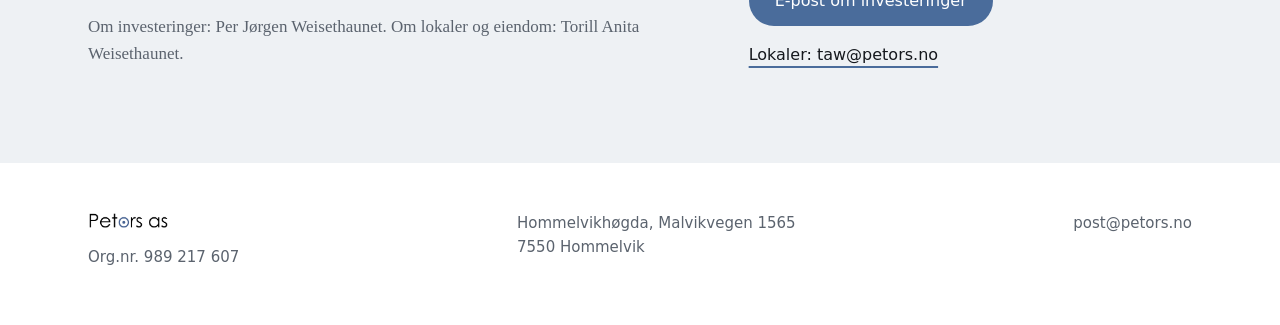
==== commit 0c669717: "Investeringer: NORBIT som største investering, kriterier og Petors Estate - Ny side investeringer.ht" ====
--- a/eiendom.html
+++ b/eiendom.html
@@ -2,170 +2,11 @@
 <html lang="no">
 <head>
 <meta charset="utf-8">
-<meta name="viewport" content="width=device-width,initial-scale=1">
-<title>Eiendom — Petors</title>
-<meta name="description" content="Petors Estate investerer i, utvikler og leier ut næringseiendom, med langsiktig eierskap i utvalgte norske byer.">
-<link rel="icon" href="mark.svg" type="image/svg+xml">
-<link rel="preconnect" href="https://fonts.googleapis.com">
-<link rel="preconnect" href="https://fonts.gstatic.com" crossorigin>
-<link href="https://fonts.googleapis.com/css2?family=Jost:wght@400;500&family=Source+Serif+4:opsz,wght@8..60,400&display=swap" rel="stylesheet">
-<link rel="stylesheet" href="styles.css?v=5">
-<style>
-  .register{list-style:none;border-bottom:1px solid var(--rule)}
-  .register-head,.asset{
-    display:grid;grid-template-columns:168px minmax(0,1fr) 150px 130px;
-    gap:28px;align-items:center;
-  }
-  .register-head{
-    font-family:var(--sans);font-size:14px;color:var(--ink-2);
-    padding-bottom:12px;border-bottom:2px solid var(--ink);
-  }
-  .register-head span:first-child{grid-column:2}
-  .asset{padding:20px 0;border-top:1px solid var(--rule)}
-  .asset:first-child{border-top:0}
-  .asset img{width:168px;aspect-ratio:4/3;object-fit:cover;background:var(--mist)}
-  .asset h3{margin-bottom:4px}
-  .asset p{font-size:16px;color:var(--ink-2)}
-  .asset .place,.asset .share{font-family:var(--sans);font-size:16px}
-  .asset .share{font-variant-numeric:tabular-nums}
-
-  /* stedsmarkør: merket i miniatyr */
-  .place{display:flex;align-items:center;gap:10px}
-  .place::before{
-    content:"";flex:none;width:14px;height:14px;border-radius:50%;
-    border:3px solid var(--blue);
-    background:radial-gradient(circle,var(--blue) 0 2px,transparent 2.5px);
-  }
-
-  .principles h3{margin-bottom:10px}
-
-  @media (max-width:900px){
-    .register-head{display:none}
-    .asset{grid-template-columns:120px minmax(0,1fr);gap:8px 20px;align-items:start}
-    .asset img{width:120px;grid-row:span 3}
-    .asset .place,.asset .share{grid-column:2}
-    .asset .share::before{content:"Eierandel: ";color:var(--ink-2)}
-  }
-</style>
+<title>Investeringer — Petors</title>
+<meta http-equiv="refresh" content="0; url=investeringer.html#eiendom">
+<link rel="canonical" href="investeringer.html">
 </head>
 <body>
-
-<nav class="site-nav" aria-label="Hovedmeny">
-  <div class="wrap">
-    <a href="index.html" class="brand"><img src="logo.jpg" alt="Petors as – til forsiden"></a>
-    <div class="nav-links">
-      <a href="lyd-og-lys.html">Lyd og lys</a>
-      <a href="eiendom.html" aria-current="page">Eiendom</a>
-      <a href="kontakt.html">Kontakt</a>
-    </div>
-  </div>
-</nav>
-
-<main>
-  <header class="page-head">
-    <div class="wrap">
-      <h1>Eiendom</h1>
-      <p class="lede">Petors Estate investerer i, utvikler og leier ut næringseiendom. Vi går inn der vi tror på beliggenheten, og blir værende som eier over tid.</p>
-    </div>
-  </header>
-
-  <section class="section">
-    <div class="wrap">
-      <div class="section-head">
-        <h2>Portefølje</h2>
-        <p>Direkte eierskap i bygg og andeler i eiendomsselskaper.</p>
-      </div>
-
-      <div class="register-head" aria-hidden="true">
-        <span>Eiendom</span><span>Sted</span><span>Eierandel</span>
-      </div>
-      <ul class="register">
-        <li class="asset">
-          <img src="img/dbc.jpg" alt="Inngangen til Drammen Business Center" loading="lazy">
-          <div><h3>Drammen Business Center</h3><p>Kontor og næring i etablert klynge ved Drammen stasjon.</p></div>
-          <div class="place">Drammen</div>
-          <div class="share">Andel</div>
-        </li>
-        <li class="asset">
-          <img src="img/alesund-kwg25.jpg" alt="Bygården i Keiser Wilhelms gate 25" loading="lazy">
-          <div><h3>Keiser Wilhelms gate 25</h3><p>Bygård i jugendbyen, Ålesund sentrum.</p></div>
-          <div class="place">Ålesund</div>
-          <div class="share">Andel</div>
-        </li>
-        <li class="asset">
-          <img src="img/e-laget-selbu.jpg" alt="E-laget i Selbu sentrum, med uteservering" loading="lazy">
-          <div><h3>Nesta Eiendom AS</h3><p>Utleie av næringseiendom.</p></div>
-          <div class="place">Selbu</div>
-          <div class="share">50&nbsp;%</div>
-        </li>
-        <li class="asset">
-          <img src="img/selbu-tomter.jpg" alt="Nye boliger på tomtefeltet i Selbu" loading="lazy">
-          <div><h3>Boligtomter</h3><p>Tomtefelt under utvikling.</p></div>
-          <div class="place">Selbu</div>
-          <div class="share">Utvikling</div>
-        </li>
-        <li class="asset">
-          <img src="img/aurora-eiendom.jpg" alt="Handelseiendom eid av Aurora Eiendom" loading="lazy">
-          <div><h3>Aurora Eiendom AS</h3><p>Eiendomsselskap med bred næringsportefølje.</p></div>
-          <div class="place">Norge</div>
-          <div class="share">Aksjepost</div>
-        </li>
-        <li class="asset">
-          <img src="img/e-laget-fasade.jpg" alt="Fasaden på E-laget i Selbu" loading="lazy">
-          <div><h3>Living Eiendom AS</h3><p>Blandet bolig- og næringsportefølje.</p></div>
-          <div class="place">Selbu</div>
-          <div class="share">22&nbsp;%</div>
-        </li>
-      </ul>
-    </div>
-  </section>
-
-  <section class="section">
-    <div class="wrap">
-      <div class="section-head">
-        <h2>Slik eier vi</h2>
-      </div>
-      <div class="grid principles">
-        <div>
-          <h3>Langsiktig</h3>
-          <p>Ingen exit-frist. Det gir forutsigbarhet for leietakerne og rom for vedlikehold og utvikling som lønner seg over tid.</p>
-        </div>
-        <div>
-          <h3>Få og gode posisjoner</h3>
-          <p>Vi går inn i byer og bygg vi forstår, og holder porteføljen smal.</p>
-        </div>
-        <div>
-          <h3>Direkte dialog</h3>
-          <p>Forutsigbare kontrakter og kort vei mellom eier og leietaker.</p>
-        </div>
-      </div>
-    </div>
-  </section>
-
-  <section class="closing">
-    <div class="wrap">
-      <div>
-        <h2>Leter du etter lokaler?</h2>
-        <p>Eller har du en eiendom du vil snakke om? Send noen ord, så ringer vi tilbake.</p>
-      </div>
-      <div class="actions">
-        <a class="btn" href="mailto:taw@petors.no?subject=Eiendom">Send e-post</a>
-        <a class="link" href="tel:+4790777724">907 77 724</a>
-      </div>
-    </div>
-  </section>
-</main>
-
-<footer class="site-foot">
-  <div class="wrap">
-    <div>
-      <img src="logo.jpg" alt="Petors as">
-      <div>Org.nr. 989 217 607</div>
-    </div>
-    <address>Hommelvikhøgda, Malvikvegen 1565<br>7550 Hommelvik</address>
-    <div><a href="mailto:post@petors.no">post@petors.no</a></div>
-  </div>
-</footer>
-
+<p>Eiendom har flyttet til <a href="investeringer.html#eiendom">Investeringer</a>.</p>
 </body>
 </html>
